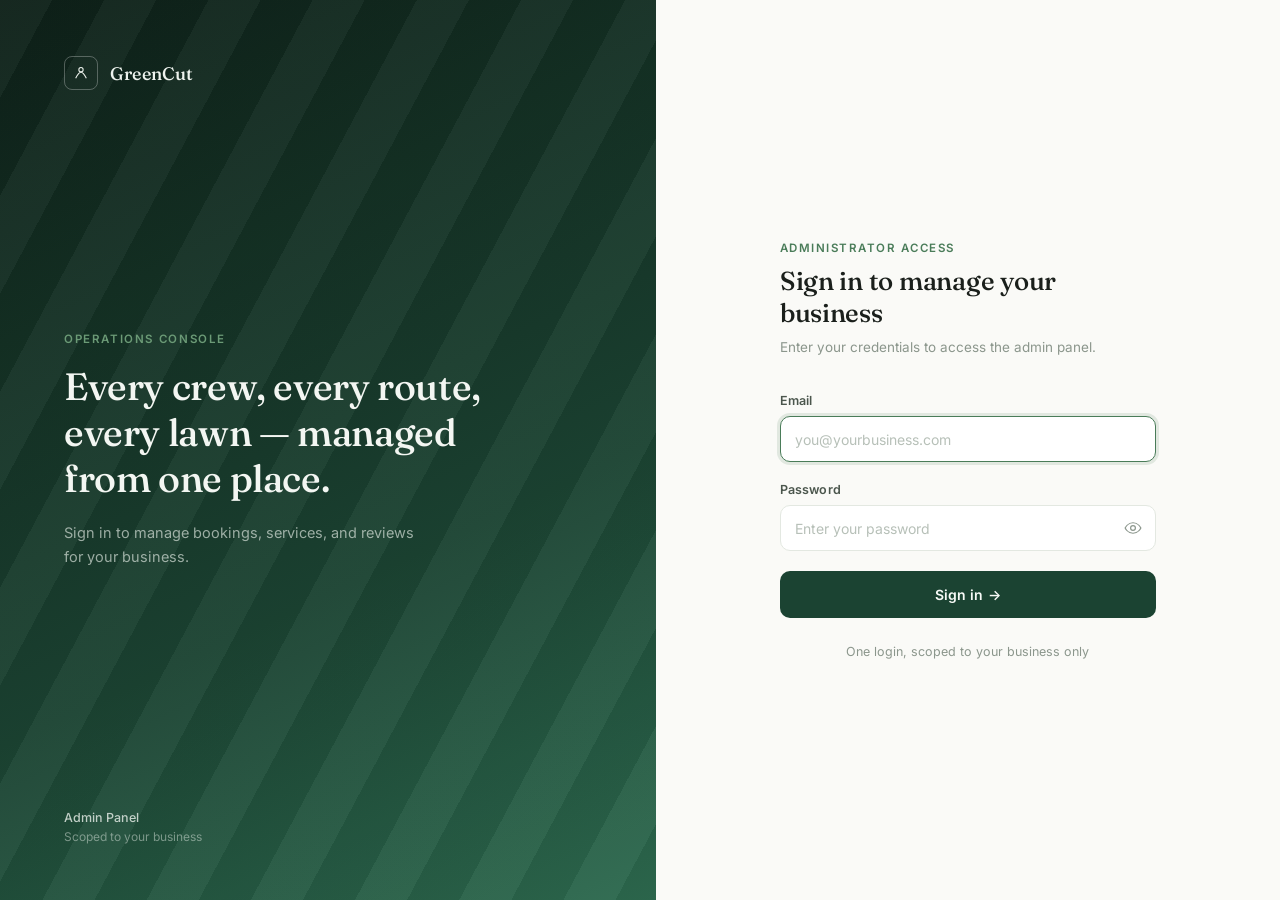
==== admin-panel/dashboard.html @ 5aa51d15 "minor ui chnages and uncommenting the sales one maybe it was a little mistake" ====
<!DOCTYPE html>
<html lang="en">

<head>
  <meta charset="UTF-8" />
  <meta name="viewport" content="width=device-width, initial-scale=1.0" />
  <title>GreenCut — Admin Dashboard</title>
  <link rel="stylesheet" href="style.css" />
</head>


<body>

  <div id="gc-toast" class="gc-toast"></div>

  <div class="admin-shell">

    <!-- ── SIDEBAR ── -->
    <aside class="admin-sidebar" id="admin-sidebar">
      <div class="sidebar-brand">
        <div class="sidebar-brandmark">
          <svg width="15" height="15" viewBox="0 0 24 24" fill="none" stroke="#EEF3EE" stroke-width="1.7">
            <path d="M4 20c3-6 5-9 8-9s5 3 8 9" />
            <circle cx="12" cy="7" r="3.2" />
          </svg>
        </div>
        <div class="sidebar-brandname">
          GreenCut
          <span>Admin Console</span>
        </div>
      </div>

      <nav class="admin-nav">
        <div class="nav-section-label">Operations</div>

        <a data-panel="dashboard" class="active">
          <svg class="nav-icon" viewBox="0 0 24 24" fill="none" stroke="currentColor" stroke-width="1.8">
            <rect x="3" y="3" width="7" height="7" rx="1.5" />
            <rect x="14" y="3" width="7" height="7" rx="1.5" />
            <rect x="3" y="14" width="7" height="7" rx="1.5" />
            <rect x="14" y="14" width="7" height="7" rx="1.5" />
          </svg>
          Dashboard
        </a>

        <a data-panel="bookings">
          <svg class="nav-icon" viewBox="0 0 24 24" fill="none" stroke="currentColor" stroke-width="1.8">
            <rect x="3" y="4" width="18" height="18" rx="2" />
            <path d="M16 2v4M8 2v4M3 10h18" />
          </svg>
          Bookings
        </a>

        <a href="services.html">
          <svg class="nav-icon" viewBox="0 0 24 24" fill="none" stroke="currentColor" stroke-width="1.8">
            <path d="M12 2a7 7 0 0 1 7 7c0 4-7 13-7 13S5 13 5 9a7 7 0 0 1 7-7z" />
            <circle cx="12" cy="9" r="2.5" />
          </svg>
          Services &amp; Plans
        </a>

        <a data-panel="sales">
          <svg class="nav-icon" viewBox="0 0 24 24" fill="none" stroke="currentColor" stroke-width="1.8">
            <polyline points="22 7 13.5 15.5 8.5 10.5 2 17" />
            <polyline points="16 7 22 7 22 13" />
          </svg>
          Sales Analytics
        </a>

        <a data-panel="reviews" style="position:relative">
          <svg class="nav-icon" viewBox="0 0 24 24" fill="none" stroke="currentColor" stroke-width="1.8">
            <polygon
              points="12 2 15.09 8.26 22 9.27 17 14.14 18.18 21.02 12 17.77 5.82 21.02 7 14.14 2 9.27 8.91 8.26 12 2" />
          </svg>
          Reviews
          <span id="reviews-badge" class="nav-badge"></span>
        </a>

        <div style="flex:1"></div>

        <div class="sidebar-footer">
          <button onclick="openChangePassword()" class="nav-link"
            style="display:flex;align-items:center;gap:10px;padding:10px 24px;font-size:13.5px;font-weight:500;color:rgba(238,243,238,.5);background:none;border:none;width:100%;cursor:pointer;transition:color .15s">
            <svg class="nav-icon" viewBox="0 0 24 24" fill="none" stroke="currentColor" stroke-width="1.8">
              <rect x="3" y="11" width="18" height="11" rx="2" />
              <path d="M7 11V7a5 5 0 0 1 10 0v4" />
            </svg>
            Change Password
          </button>
          <button id="logout-btn" class="nav-link"
            style="display:flex;align-items:center;gap:10px;padding:10px 24px;font-size:13.5px;font-weight:500;color:rgba(238,243,238,.5);background:none;border:none;width:100%;cursor:pointer;transition:color .15s">
            <svg class="nav-icon" viewBox="0 0 24 24" fill="none" stroke="currentColor" stroke-width="1.8">
              <path d="M9 21H5a2 2 0 0 1-2-2V5a2 2 0 0 1 2-2h4" />
              <polyline points="16 17 21 12 16 7" />
              <line x1="21" y1="12" x2="9" y2="12" />
            </svg>
            Sign Out
          </button>
        </div>
      </nav>
    </aside>

    <!-- ── MAIN ── -->
    <div class="admin-main">

      <!-- Topbar -->
      <header class="admin-topbar">
        <div class="topbar-left">
          <button class="sidebar-toggle-btn" id="sidebar-toggle" aria-label="Toggle sidebar">
            <svg width="20" height="20" viewBox="0 0 24 24" fill="none" stroke="currentColor" stroke-width="2">
              <line x1="3" y1="6" x2="21" y2="6" />
              <line x1="3" y1="12" x2="21" y2="12" />
              <line x1="3" y1="18" x2="21" y2="18" />
            </svg>
          </button>
          <span class="topbar-title" id="panel-title">Dashboard</span>
        </div>
        <div class="topbar-right">
          <span class="topbar-date" id="admin-date"></span>
          <div class="topbar-avatar">A</div>
        </div>
      </header>

      <div class="admin-content">

        <!-- ══════════════════════════════
            DASHBOARD PANEL
      ══════════════════════════════ -->
        <div id="panel-dashboard" class="admin-panel active">

          <!-- Stat Cards -->
          <div class="stat-grid">
            <div class="stat-card">
              <div class="stat-eyebrow">Total Bookings</div>
              <div class="stat-value" id="dash-total-bookings">—</div>
              <div class="stat-sub">All time</div>
            </div>
            <div class="stat-card amber">
              <div class="stat-eyebrow">This Month</div>
              <div class="stat-value" id="dash-month-bookings">—</div>
              <div class="stat-sub">Bookings this month</div>
            </div>
            <div class="stat-card violet">
              <div class="stat-eyebrow">Pending</div>
              <div class="stat-value" id="dash-pending">—</div>
              <div class="stat-sub">Awaiting confirmation</div>
            </div>
            <div class="stat-card blue">
              <div class="stat-eyebrow">Total Revenue</div>
              <div class="stat-value" id="dash-revenue">—</div>
              <div class="stat-sub" id="dash-month-revenue">— this month</div>
            </div>
          </div>

          <!-- Recent Bookings -->
          <div class="table-card">
            <div class="table-header">
              <span class="table-title">Recent Bookings</span>
              <a class="table-action-link" data-panel="bookings">View all →</a>
            </div>
            <div class="table-scroll">
              <table>
                <thead>
                  <tr>
                    <th>ID</th>
                    <th>Customer</th>
                    <th>Service</th>
                    <th>Service Date</th>
                    <th>Status</th>
                  </tr>
                </thead>
                <tbody id="recent-bookings-body">
                  <tr>
                    <td colspan="5" style="text-align:center;color:var(--ink-400);padding:32px">Loading…</td>
                  </tr>
                </tbody>
              </table>
            </div>
          </div>

          <!-- Mini stats -->
          <div class="mini-stat-row">
            <div class="mini-stat">
              <div class="mini-stat-label">Active Services</div>
              <div class="mini-stat-value" id="dash-svc-count">—</div>
            </div>
            <div class="mini-stat">
              <div class="mini-stat-label">Completion Rate</div>
              <div class="mini-stat-value" id="dash-complete-rate">—</div>
            </div>
            <div class="mini-stat">
              <div class="mini-stat-label">Avg. Job Value</div>
              <div class="mini-stat-value" id="dash-avg-job">—</div>
            </div>
          </div>

        </div><!-- /panel-dashboard -->


        <!-- ══════════════════════════════
            BOOKINGS PANEL
      ══════════════════════════════ -->
        <div id="panel-bookings" class="admin-panel">
          <div class="table-card">
            <div class="table-header">
              <span class="table-title">All Bookings</span>
              <div class="search-wrap">
                <svg viewBox="0 0 24 24" fill="none" stroke="currentColor" stroke-width="2">
                  <circle cx="11" cy="11" r="8" />
                  <line x1="21" y1="21" x2="16.65" y2="16.65" />
                </svg>
                <input class="search-input" id="booking-search" type="text" placeholder="Name, phone, ID…" />
              </div>
            </div>
            <div class="table-scroll">
              <table>
                <thead>
                  <tr>
                    <th>ID</th>
                    <th>Customer</th>
                    <th>Phone</th>
                    <th>Service</th>
                    <th>Service Date</th>
                    <th>Submitted</th>
                    <th>Status</th>
                    <th>Actions</th>
                  </tr>
                </thead>
                <tbody id="bookings-body">
                  <tr>
                    <td colspan="8" style="text-align:center;color:var(--ink-400);padding:40px">Loading…</td>
                  </tr>
                </tbody>
              </table>
            </div>
          </div>
        </div><!-- /panel-bookings -->


        <!-- ══════════════════════════════
            SALES PANEL
      ══════════════════════════════ -->
        <div id="panel-sales" class="admin-panel">

          <!-- Revenue window card -->
          <div class="revenue-card">
            <div>
              <div class="revenue-label">Revenue</div>
              <div class="revenue-figure" id="window-revenue">$0</div>
              <div style="font-size:12px;color:var(--ink-400);margin-top:4px" id="window-label">This Month</div>
            </div>
            <div class="window-btns">
              <button class="window-btn active" data-window="1m" onclick="setRevenueWindow('1m')">1M</button>
              <button class="window-btn" data-window="3m" onclick="setRevenueWindow('3m')">3M</button>
              <button class="window-btn" data-window="6m" onclick="setRevenueWindow('6m')">6M</button>
              <button class="window-btn" data-window="12m" onclick="setRevenueWindow('12m')">1Y</button>
            </div>
          </div>

          <!-- Year cards -->
          <div class="stat-grid" style="margin-bottom:24px">
            <div class="stat-card">
              <div class="stat-eyebrow">Yearly Revenue</div>
              <div class="stat-value" id="yearly-revenue">—</div>
              <div class="stat-sub" id="current-year-label">—</div>
            </div>
            <div class="stat-card amber">
              <div class="stat-eyebrow">Yearly Bookings</div>
              <div class="stat-value" id="yearly-bookings">—</div>
              <div class="stat-sub">Submitted this year</div>
            </div>
          </div>

          <!-- Charts -->
          <div class="chart-row">
            <div class="chart-card">
              <div class="chart-card-title">Monthly Revenue — Last 6 Months</div>
              <div class="bar-chart" id="bar-chart">
                <div style="color:var(--ink-400);font-size:12.5px;width:100%;text-align:center">Loading…</div>
              </div>
            </div>
            <div class="chart-card">
              <div class="chart-card-title">Booking Volume</div>
              <div class="bar-chart" id="vol-chart">
                <div style="color:var(--ink-400);font-size:12.5px;width:100%;text-align:center">Loading…</div>
              </div>
            </div>
          </div>

          <div class="chart-card">
            <div class="chart-card-title">Bookings by Service</div>
            <div class="donut-area" style="margin-top:12px">
              <div id="donut-svg"></div>
              <div class="donut-legend" id="donut-legend">
                <div style="color:var(--ink-400);font-size:12.5px">Loading…</div>
              </div>
            </div>
          </div>

        </div>


        <!-- ══════════════════════════════
            REVIEWS PANEL
      ══════════════════════════════ -->
        <div id="panel-reviews" class="admin-panel">
          <div class="table-card">
            <div class="table-header">
              <span class="table-title">Review Moderation</span>
              <span style="font-size:12.5px;color:var(--ink-400)">Approve to publish on the public site</span>
            </div>
            <div class="table-scroll">
              <table>
                <thead>
                  <tr>
                    <th>Reviewer</th>
                    <th>Rating</th>
                    <th>Review</th>
                    <th>Submitted</th>
                    <th>Status</th>
                    <th>Actions</th>
                  </tr>
                </thead>
                <tbody id="reviews-body">
                  <tr>
                    <td colspan="6" style="text-align:center;color:var(--ink-400);padding:40px">Loading…</td>
                  </tr>
                </tbody>
              </table>
            </div>
          </div>
        </div><!-- /panel-reviews -->

      </div><!-- /admin-content -->
    </div><!-- /admin-main -->
  </div><!-- /admin-shell -->

  <script src="js/admin-api.js"></script>
  <script src="js/admin-ui.js"></script>

  <div id="change-password-modal"
    style="display:none;position:fixed;inset:0;background:rgba(0,0,0,.45);z-index:1000;align-items:center;justify-content:center">
    <div
      style="background:#fff;border-radius:12px;padding:36px 32px;width:100%;max-width:420px;position:relative;box-shadow:0 8px 40px rgba(0,0,0,.18)">
      <button onclick="closeChangePassword()"
        style="position:absolute;top:14px;right:16px;background:none;border:none;font-size:1.3rem;cursor:pointer;color:#9ca3af">✕</button>
      <h3 style="font-size:1.1rem;color:var(--ink-900);margin-bottom:4px;font-weight:700">Change Password</h3>
      <p style="font-size:.85rem;color:var(--ink-400);margin-bottom:22px">Choose a strong password you haven't used
        before.</p>

      <div id="cp-error"
        style="display:none;background:#fce4ec;color:#c62828;font-size:.84rem;padding:10px 14px;border-radius:8px;margin-bottom:14px">
      </div>
      <div id="cp-success"
        style="display:none;background:#e8f5e9;color:#2e7d32;font-size:.84rem;padding:10px 14px;border-radius:8px;margin-bottom:14px">
      </div>

      <div style="margin-bottom:13px">
        <label style="display:block;font-size:.84rem;font-weight:600;color:var(--ink-900);margin-bottom:5px">Current
          Password</label>
        <div style="position:relative;display:flex;align-items:center">
          <input type="password" id="cp-current" placeholder="••••••••"
            style="width:100%;padding:9px 38px 9px 13px;border:1.5px solid var(--line);border-radius:8px;font-size:.93rem;outline:none;box-sizing:border-box" />
          <button type="button" onclick="toggleCpField('cp-current', this)"
            style="position:absolute;right:10px;background:none;border:none;cursor:pointer;padding:0;color:#9ca3af;display:flex">
            <svg class="eye-icon" viewBox="0 0 24 24" fill="none" stroke="currentColor" stroke-width="1.6"
              stroke-linecap="round" stroke-linejoin="round" width="18" height="18">
              <path d="M1.5 12S5 5 12 5s10.5 7 10.5 7-3.5 7-10.5 7S1.5 12 1.5 12Z" />
              <circle cx="12" cy="12" r="3.2" />
            </svg>
          </button>
        </div>
      </div>

      <div style="margin-bottom:13px">
        <label style="display:block;font-size:.84rem;font-weight:600;color:var(--ink-900);margin-bottom:5px">New
          Password</label>
        <div style="position:relative;display:flex;align-items:center">
          <input type="password" id="cp-new" placeholder="••••••••"
            style="width:100%;padding:9px 38px 9px 13px;border:1.5px solid var(--line);border-radius:8px;font-size:.93rem;outline:none;box-sizing:border-box" />
          <button type="button" onclick="toggleCpField('cp-new', this)"
            style="position:absolute;right:10px;background:none;border:none;cursor:pointer;padding:0;color:#9ca3af;display:flex">
            <svg class="eye-icon" viewBox="0 0 24 24" fill="none" stroke="currentColor" stroke-width="1.6"
              stroke-linecap="round" stroke-linejoin="round" width="18" height="18">
              <path d="M1.5 12S5 5 12 5s10.5 7 10.5 7-3.5 7-10.5 7S1.5 12 1.5 12Z" />
              <circle cx="12" cy="12" r="3.2" />
            </svg>
          </button>
        </div>
      </div>

      <div style="margin-bottom:22px">
        <label style="display:block;font-size:.84rem;font-weight:600;color:var(--ink-900);margin-bottom:5px">Confirm New
          Password</label>
        <div style="position:relative;display:flex;align-items:center">
          <input type="password" id="cp-confirm" placeholder="Repeat new password"
            style="width:100%;padding:9px 38px 9px 13px;border:1.5px solid var(--line);border-radius:8px;font-size:.93rem;outline:none;box-sizing:border-box" />
          <button type="button" onclick="toggleCpField('cp-confirm', this)"
            style="position:absolute;right:10px;background:none;border:none;cursor:pointer;padding:0;color:#9ca3af;display:flex">
            <svg class="eye-icon" viewBox="0 0 24 24" fill="none" stroke="currentColor" stroke-width="1.6"
              stroke-linecap="round" stroke-linejoin="round" width="18" height="18">
              <path d="M1.5 12S5 5 12 5s10.5 7 10.5 7-3.5 7-10.5 7S1.5 12 1.5 12Z" />
              <circle cx="12" cy="12" r="3.2" />
            </svg>
          </button>
        </div>
      </div>

      <div style="display:flex;gap:10px;justify-content:flex-end">
        <button onclick="closeChangePassword()"
          style="padding:9px 20px;border-radius:40px;border:1.5px solid var(--line);background:none;font-size:.88rem;font-weight:600;cursor:pointer;color:var(--ink-600)">Cancel</button>

        <button onclick="submitChangePassword()" id="cp-submit-btn"
          style="padding:9px 22px;border-radius:40px;border:none;background:var(--forest-800);color:#fff;font-size:.88rem;font-weight:600;cursor:pointer">Update
          Password</button>
      </div>
    </div>
  </div>

  <div id="delete-modal"
    style="display:none;position:fixed;inset:0;background:rgba(0,0,0,.45);z-index:1000;align-items:center;justify-content:center">
    <div
      style="background:#fff;border-radius:12px;padding:36px 32px;width:100%;max-width:400px;position:relative;box-shadow:0 8px 40px rgba(0,0,0,.18)">
      <h3 style="font-size:1.1rem;color:var(--ink-900);margin-bottom:8px;font-weight:700">Delete Booking?</h3>
      <p style="font-size:.88rem;color:var(--ink-400);margin-bottom:24px">This action cannot be undone. The booking will
        be permanently removed.</p>
      <div style="display:flex;gap:10px;justify-content:flex-end">
        <button onclick="closeDeleteModal()"
          style="padding:9px 20px;border-radius:40px;border:1.5px solid var(--line);background:none;font-size:.88rem;font-weight:600;cursor:pointer;color:var(--ink-600)">Cancel</button>
        <button id="delete-confirm-btn"
          style="padding:9px 22px;border-radius:40px;border:none;background:#ef4444;color:#fff;font-size:.88rem;font-weight:600;cursor:pointer">Delete</button>
      </div>
    </div>
  </div>

</body>

</html>
---- admin-panel/style.css ----
/* ==========================================================
   GreenCut Admin — Shared Design System
   Matches admin-login design language exactly
   ============================ */

@import url('https://fonts.googleapis.com/css2?family=Fraunces:opsz,wght@9..144,400;9..144,500;9..144,600&family=Inter:wght@400;500;600;700&display=swap');

/* ── Tokens ── */
:root {
  --forest-950: #0E2018;
  --forest-900: #12281E;
  --forest-800: #1B4332;
  --forest-700: #1e5038;
  --forest-600: #2D6A4F;
  --moss-500: #4A7C59;
  --moss-400: #6B9A76;
  --sage-300: #B2C9B6;
  --sage-200: #D8E4D9;
  --sage-100: #EEF3EE;
  --cream-50: #FAFAF7;
  --ink-900: #1A1F1B;
  --ink-700: #2E3830;
  --ink-600: #4B564D;
  --ink-400: #8B968C;
  --ink-200: #C4CEC5;
  --line: #E3E8E1;
  --amber: #D97706;
  --amber-pale: #FEF3C7;
  --blue: #1D4ED8;
  --blue-pale: #DBEAFE;
  --violet: #7C3AED;
  --violet-pale: #EDE9FE;
  --red: #DC2626;
  --red-pale: #FEE2E2;

  --radius: 10px;
  --radius-lg: 14px;
  --radius-sm: 6px;
  --ease: cubic-bezier(.22, .61, .36, 1);
  --shadow-sm: 0 1px 4px rgba(14, 32, 24, .08);
  --shadow: 0 4px 16px rgba(14, 32, 24, .10);
  --shadow-lg: 0 8px 32px rgba(14, 32, 24, .14);
}

*,
*::before,
*::after {
  box-sizing: border-box;
  margin: 0;
  padding: 0;
}

html {
  scroll-behavior: smooth;
}

body {
  font-family: 'Inter', -apple-system, BlinkMacSystemFont, sans-serif;
  background: #F0F2F0;
  color: var(--ink-900);
  -webkit-font-smoothing: antialiased;
  min-height: 100vh;
  overflow-x: hidden;
}

a {
  text-decoration: none;
  color: inherit;
}

button {
  font-family: inherit;
}

/* ── Layout Shell ── */
.admin-shell {
  display: flex;
  min-height: 100vh;
}

/* ── Sidebar ── */
.admin-sidebar {
  width: 248px;
  background: linear-gradient(175deg, var(--forest-950) 0%, var(--forest-800) 100%);
  display: flex;
  flex-direction: column;
  flex-shrink: 0;
  position: sticky;
  top: 0;
  height: 100vh;
  overflow-y: auto;
  z-index: 500;
  transition: transform .25s var(--ease);
}

.sidebar-brand {
  padding: 28px 24px 24px;
  display: flex;
  align-items: center;
  gap: 11px;
  border-bottom: 1px solid rgba(255, 255, 255, .08);
}

.sidebar-brandmark {
  width: 32px;
  height: 32px;
  border-radius: 8px;
  border: 1px solid rgba(255, 255, 255, .22);
  display: flex;
  align-items: center;
  justify-content: center;
  flex-shrink: 0;
}

.sidebar-brandname {
  font-family: 'Fraunces', serif;
  font-size: 17px;
  font-weight: 500;
  color: var(--sage-100);
  letter-spacing: .01em;
}

.sidebar-brandname span {
  display: block;
  font-family: 'Inter', sans-serif;
  font-size: 10.5px;
  font-weight: 500;
  letter-spacing: .1em;
  text-transform: uppercase;
  color: var(--moss-400);
  margin-top: 1px;
}

/* Nav */
.admin-nav {
  flex: 1;
  padding: 16px 0;
  display: flex;
  flex-direction: column;
}

.nav-section-label {
  font-size: 10px;
  font-weight: 700;
  letter-spacing: .14em;
  text-transform: uppercase;
  color: var(--moss-400);
  padding: 18px 24px 8px;
}

.admin-nav a,
.admin-nav button.nav-link {
  display: flex;
  align-items: center;
  gap: 10px;
  padding: 10px 24px;
  font-size: 13.5px;
  font-weight: 500;
  color: rgba(238, 243, 238, .62);
  cursor: pointer;
  background: none;
  border: none;
  width: 100%;
  text-align: left;
  border-radius: 0;
  transition: background .15s var(--ease), color .15s var(--ease);
  position: relative;
}

.admin-nav a:hover,
.admin-nav button.nav-link:hover {
  background: rgba(255, 255, 255, .06);
  color: var(--sage-100);
}

.admin-nav a.active {
  background: rgba(255, 255, 255, .11);
  color: var(--sage-100);
  font-weight: 600;
}

.admin-nav a.active::before {
  content: '';
  position: absolute;
  left: 0;
  top: 0;
  bottom: 0;
  width: 3px;
  background: var(--moss-400);
  border-radius: 0 2px 2px 0;
}

.nav-icon {
  width: 18px;
  height: 18px;
  flex-shrink: 0;
  opacity: .7;
}

.admin-nav a.active .nav-icon,
.admin-nav a:hover .nav-icon {
  opacity: 1;
}

.nav-badge {
  margin-left: auto;
  background: var(--red);
  color: #fff;
  font-size: 10px;
  font-weight: 700;
  border-radius: 10px;
  padding: 1px 6px;
  min-width: 18px;
  text-align: center;
  display: none;
}

.badge.completing {
  background: #FEF3C7;
  color: #92400E;
}

.badge.reopening {
  background: #EDE9FE;
  color: #5B21B6;
}

@keyframes spin {
  from {
    transform: rotate(0deg);
  }

  to {
    transform: rotate(360deg);
  }
}

#bookings-body td:nth-last-child(2) {
  width: 110px;
}

#bookings-body td:last-child {
  width: 160px;
  white-space: nowrap;
}

.action-btn {
  min-width: 80px;
  text-align: center;
}

.badge-spinner {
  display: inline-block;
  animation: spin 0.8s linear infinite;
  margin-right: 4px;
}

.sidebar-footer {
  padding: 16px 0;
  border-top: 1px solid rgba(255, 255, 255, .08);
}

/* ── Main area ── */
.admin-main {
  flex: 1;
  min-width: 0;
  display: flex;
  flex-direction: column;
}

/* Topbar */
.admin-topbar {
  background: #fff;
  border-bottom: 1px solid var(--line);
  display: flex;
  align-items: center;
  justify-content: space-between;
  padding: 0 32px;
  height: 60px;
  position: sticky;
  top: 0;
  z-index: 40;
}

.topbar-left {
  display: flex;
  align-items: center;
  gap: 14px;
}

.topbar-title {
  font-family: 'Fraunces', serif;
  font-size: 19px;
  font-weight: 500;
  color: var(--ink-900);
  letter-spacing: -.01em;
}

.topbar-right {
  display: flex;
  align-items: center;
  gap: 12px;
}

.topbar-date {
  font-size: 12.5px;
  color: var(--ink-400);
}

.topbar-avatar {
  width: 34px;
  height: 34px;
  border-radius: 50%;
  background: var(--forest-800);
  display: flex;
  align-items: center;
  justify-content: center;
  color: var(--sage-100);
  font-size: 13px;
  font-weight: 600;
}

#sidebar-toggle {
  display: inline-flex;
  align-items: center;
  justify-content: center;
}

.sidebar-toggle-btn {
  display: none;
  background: none;
  border: none;
  cursor: pointer;
  padding: 8px;
  color: var(--ink-600);
}

.sidebar-toggle-btn svg {
  width: 22px;
  height: 22px;
  display: block;
  pointer-events: none;
}

/* ── Content ── */
.admin-content {
  flex: 1;
  padding: 28px 32px;
  width: 100%;
}

/* ── Stat Cards ── */
.stat-grid {
  display: grid;
  grid-template-columns: repeat(auto-fit, minmax(220px, 1fr));
  gap: 16px;
  margin-bottom: 28px;
}

.stat-card {
  background: #fff;
  border-radius: var(--radius-lg);
  border: 1px solid var(--line);
  padding: 22px 24px 20px;
  position: relative;
  overflow: hidden;
}

.stat-card::after {
  content: '';
  position: absolute;
  top: 0;
  left: 0;
  right: 0;
  height: 3px;
  background: var(--forest-600);
  border-radius: var(--radius-lg) var(--radius-lg) 0 0;
}

.stat-card.amber::after {
  background: var(--amber);
}

.stat-card.violet::after {
  background: var(--violet);
}

.stat-card.blue::after {
  background: var(--blue);
}

.stat-eyebrow {
  font-size: 10.5px;
  font-weight: 700;
  letter-spacing: .12em;
  text-transform: uppercase;
  color: var(--ink-400);
  margin-bottom: 10px;
}

.stat-value {
  font-family: 'Fraunces', serif;
  font-size: 2rem;
  font-weight: 500;
  color: var(--ink-900);
  line-height: 1;
}

.stat-sub {
  font-size: 11.5px;
  color: var(--ink-400);
  margin-top: 6px;
}

/* ── Panels ── */
.admin-panel {
  display: none;
}

.admin-panel.active {
  display: block;
}

/* ── Tables ── */
.table-card {
  background: #fff;
  border-radius: var(--radius-lg);
  border: 1px solid var(--line);
  overflow: hidden;
  margin-bottom: 24px;
}

.table-header {
  display: flex;
  align-items: center;
  justify-content: space-between;
  padding: 18px 24px;
  border-bottom: 1px solid var(--line);
  flex-wrap: wrap;
  gap: 14px;
}

.table-title {
  font-family: 'Fraunces', serif;
  font-size: 16px;
  font-weight: 500;
  color: var(--ink-900);
}

.table-action-link {
  font-size: 12.5px;
  font-weight: 600;
  color: var(--forest-600);
  cursor: pointer;
  transition: color .15s;
}

.table-action-link:hover {
  color: var(--forest-800);
}

.search-wrap {
  position: relative;
  display: flex;
  align-items: center;
}

.search-wrap svg {
  position: absolute;
  left: 12px;
  width: 14px;
  height: 14px;
  color: var(--ink-400);
  pointer-events: none;
}

.search-input {
  height: 36px;
  padding: 0 14px 0 36px;
  border: 1px solid var(--line);
  border-radius: 20px;
  font-size: 13px;
  font-family: 'Inter', sans-serif;
  color: var(--ink-900);
  background: var(--cream-50);
  outline: none;
  transition: border-color .15s var(--ease), box-shadow .15s var(--ease);
  width: 240px;
}

.search-input:focus {
  border-color: var(--moss-500);
  box-shadow: 0 0 0 3px rgba(74, 124, 89, .12);
}

.table-scroll {
  overflow-x: auto;
  width: 100%;
  -webkit-overflow-scrolling: touch;
}

table {
  width: 100%;
  border-collapse: collapse;
  min-width: 700px;
  /* Forces safety padding for cell bounds */
}

thead tr {
  background: var(--sage-100);
}

thead th {
  padding: 12px 16px;
  text-align: left;
  font-size: 10.5px;
  font-weight: 700;
  text-transform: uppercase;
  letter-spacing: .1em;
  color: var(--ink-600);
  white-space: nowrap;
}

tbody td {
  padding: 14px 16px;
  font-size: 13px;
  color: var(--ink-600);
  border-bottom: 1px solid var(--line);
}

tbody tr:last-child td {
  border-bottom: none;
}

tbody tr:hover td {
  background: #FAFBFA;
}

td strong {
  color: var(--ink-900);
  font-weight: 600;
}

td small {
  color: var(--ink-400);
  font-size: 11.5px;
}

/* ── Status Badges ── */
.badge {
  display: inline-flex;
  align-items: center;
  gap: 6px;
  padding: 3px 10px;
  border-radius: 20px;
  font-size: 11.5px;
  font-weight: 600;
  white-space: nowrap;
}

.badge::before {
  content: '';
  width: 5px;
  height: 5px;
  border-radius: 50%;
  flex-shrink: 0;
}

.badge.pending {
  background: var(--amber-pale);
  color: #92400E;
}

.badge.pending::before {
  background: var(--amber);
}

.badge.completed {
  background: var(--blue-pale);
  color: #1E40AF;
}

.badge.completed::before {
  background: var(--blue);
}

.badge.approved {
  background: var(--sage-100);
  color: var(--forest-800);
}

.badge.approved::before {
  background: var(--moss-500);
}

/* ── Action Buttons ── */
.action-btn {
  display: inline-flex;
  align-items: center;
  gap: 5px;
  padding: 6px 12px;
  border-radius: var(--radius-sm);
  font-size: 12px;
  font-weight: 600;
  border: none;
  cursor: pointer;
  transition: opacity .15s, transform .1s;
  white-space: nowrap;
}

.action-btn:hover {
  opacity: .8;
}

.action-btn:active {
  transform: scale(.97);
}

.action-btn.confirm {
  background: var(--sage-100);
  color: var(--forest-800);
}

.action-btn.edit {
  background: var(--blue-pale);
  color: var(--blue);
}

.action-btn.delete {
  background: var(--red-pale);
  color: var(--red);
}

.action-btn.reopen {
  background: var(--amber-pale);
  color: #92400E;
}

/* ── Buttons ── */
.btn {
  display: inline-flex;
  align-items: center;
  justify-content: center;
  gap: 7px;
  padding: 10px 22px;
  border-radius: var(--radius);
  font-family: 'Inter', sans-serif;
  font-size: 13.5px;
  font-weight: 600;
  border: none;
  cursor: pointer;
  transition: background .15s var(--ease), transform .1s, box-shadow .15s;
}

.btn:active {
  transform: translateY(1px);
}

.btn-primary {
  background: var(--forest-800);
  color: var(--sage-100);
}

.btn-primary:hover {
  background: var(--forest-900);
  box-shadow: 0 6px 16px -4px rgba(27, 67, 50, .4);
}

.btn-ghost {
  background: transparent;
  color: var(--ink-600);
  border: 1px solid var(--line);
}

.btn-ghost:hover {
  background: var(--sage-100);
}

.btn-sm {
  padding: 7px 15px;
  font-size: 12.5px;
}

/* ── Chart Cards ── */
.chart-row {
  display: grid;
  grid-template-columns: repeat(2, minmax(0, 1fr));
  gap: 20px;
  margin-bottom: 24px;
}

.chart-card {
  background: #fff;
  border-radius: var(--radius-lg);
  border: 1px solid var(--line);
  padding: 22px 24px;
}

.chart-card-title {
  font-family: 'Fraunces', serif;
  font-size: 15px;
  font-weight: 500;
  color: var(--ink-900);
  margin-bottom: 20px;
}

.bar-chart {
  display: flex;
  align-items: flex-end;
  gap: 8px;
  height: 130px;
  border-bottom: 1px solid var(--line);
  padding-bottom: 0;
}

.bar-wrap {
  flex: 1;
  display: flex;
  flex-direction: column;
  align-items: center;
  justify-content: flex-end;
  gap: 6px;
  height: 100%;
}

.bar {
  width: 100%;
  border-radius: 4px 4px 0 0;
  background: var(--forest-600);
  min-height: 4px;
  position: relative;
  transition: background .15s;
  cursor: default;
}

.bar:hover {
  background: var(--forest-800);
}

.bar .tooltip {
  display: none;
  position: absolute;
  bottom: calc(100% + 6px);
  left: 50%;
  transform: translateX(-50%);
  background: var(--forest-900);
  color: var(--sage-100);
  font-size: 11px;
  font-weight: 600;
  padding: 3px 8px;
  border-radius: 5px;
  white-space: nowrap;
  pointer-events: none;
}

.bar:hover .tooltip {
  display: block;
}

.bar-vol {
  background: var(--moss-500);
}

.bar-vol:hover {
  background: var(--forest-700);
}

.bar-label {
  font-size: 10.5px;
  color: var(--ink-400);
  font-weight: 500;
}

.donut-area {
  display: flex;
  align-items: center;
  gap: 24px;
  margin-top: 8px;
  flex-wrap: wrap;
}

.donut-legend {
  display: flex;
  flex-direction: column;
  gap: 8px;
}

.legend-item {
  display: flex;
  align-items: center;
  gap: 8px;
  font-size: 12.5px;
  color: var(--ink-600);
}

.legend-dot {
  width: 10px;
  height: 10px;
  border-radius: 50%;
  flex-shrink: 0;
}

/* ── Revenue Window Buttons ── */
.window-btns {
  display: flex;
  gap: 6px;
  flex-wrap: wrap;
}

.window-btn {
  padding: 6px 14px;
  border-radius: 20px;
  border: 1.5px solid var(--line);
  background: transparent;
  color: var(--ink-600);
  font-size: 12.5px;
  font-weight: 600;
  cursor: pointer;
  transition: all .15s var(--ease);
  font-family: 'Inter', sans-serif;
}

.window-btn:hover {
  border-color: var(--forest-600);
  color: var(--forest-600);
}

.window-btn.active {
  background: var(--forest-800);
  border-color: var(--forest-800);
  color: var(--sage-100);
}

/* ── Mini stats row ── */
.mini-stat-row {
  display: grid;
  grid-template-columns: repeat(3, 1fr);
  gap: 16px;
  margin-bottom: 24px;
}

.mini-stat {
  background: #fff;
  border-radius: var(--radius-lg);
  border: 1px solid var(--line);
  padding: 18px 20px;
}

.mini-stat-label {
  font-size: 10.5px;
  font-weight: 700;
  letter-spacing: .1em;
  text-transform: uppercase;
  color: var(--ink-400);
  margin-bottom: 8px;
}

.mini-stat-value {
  font-family: 'Fraunces', serif;
  font-size: 1.7rem;
  font-weight: 500;
  color: var(--forest-800);
}

/* ── Revenue highlight card ── */
.revenue-card {
  background: #fff;
  border-radius: var(--radius-lg);
  border: 1px solid var(--line);
  padding: 24px 28px;
  margin-bottom: 24px;
  display: flex;
  align-items: center;
  justify-content: space-between;
  gap: 20px;
  flex-wrap: wrap;
}

.revenue-figure {
  font-family: 'Fraunces', serif;
  font-size: 2.6rem;
  font-weight: 500;
  color: var(--ink-900);
  line-height: 1;
}

.revenue-label {
  font-size: 11.5px;
  color: var(--ink-400);
  font-weight: 500;
  margin-top: 5px;
  text-transform: uppercase;
  letter-spacing: .1em;
}

/* ── Service Catalog ── */
.catalog-section-head {
  display: flex;
  align-items: center;
  justify-content: space-between;
  margin-bottom: 16px;
  flex-wrap: wrap;
  gap: 12px;
}

.catalog-section-title {
  font-family: 'Fraunces', serif;
  font-size: 17px;
  font-weight: 500;
  color: var(--ink-900);
}

.catalog-section-desc {
  font-size: 12px;
  color: var(--ink-400);
  margin-top: 2px;
}

.catalog-grid {
  display: grid;
  grid-template-columns: repeat(auto-fill, minmax(240px, 1fr));
  gap: 14px;
  margin-bottom: 40px;
}

.catalog-card {
  background: #fff;
  border-radius: var(--radius-lg);
  border: 1px solid var(--line);
  padding: 20px 22px;
  position: relative;
  transition: box-shadow .15s var(--ease), transform .15s var(--ease);
}

.catalog-card:hover {
  box-shadow: var(--shadow);
  transform: translateY(-2px);
}

.catalog-card-accent {
  position: absolute;
  top: 0;
  left: 0;
  right: 0;
  height: 3px;
  background: var(--moss-400);
  border-radius: var(--radius-lg) var(--radius-lg) 0 0;
}

.catalog-card-accent.plan {
  background: var(--forest-600);
}

.catalog-card-accent.addon {
  background: var(--amber);
}

.catalog-card-name {
  font-family: 'Fraunces', serif;
  font-size: 15px;
  font-weight: 500;
  color: var(--ink-900);
  margin-bottom: 4px;
}

.catalog-card-featured {
  display: inline-block;
  font-size: 10px;
  font-weight: 700;
  letter-spacing: .1em;
  text-transform: uppercase;
  color: var(--amber);
  background: var(--amber-pale);
  padding: 2px 7px;
  border-radius: 10px;
  margin-left: 6px;
  vertical-align: middle;
}

.catalog-card-desc {
  font-size: 12.5px;
  color: var(--ink-400);
  line-height: 1.6;
  margin: 6px 0 12px;
}

.catalog-card-price {
  font-family: 'Fraunces', serif;
  font-size: 1.1rem;
  font-weight: 500;
  color: var(--forest-800);
  margin-bottom: 14px;
}

.catalog-card-actions {
  display: flex;
  gap: 8px;
}

.catalog-empty {
  grid-column: 1 / -1;
  text-align: center;
  padding: 40px 20px;
  color: var(--ink-400);
  font-size: 13.5px;
  background: #fff;
  border-radius: var(--radius-lg);
  border: 1px dashed var(--line);
}

/* ── Section divider ── */
.section-divider {
  height: 1px;
  background: var(--line);
  margin: 32px 0;
}

/* ── Modal ── */
.modal-overlay {
  display: none;
  position: fixed;
  inset: 0;
  background: rgba(14, 32, 24, .45);
  backdrop-filter: blur(3px);
  z-index: 9999;
  align-items: center;
  justify-content: center;
  padding: 16px;
}

.modal-overlay.open {
  display: flex;
}

.modal-box {
  background: #fff;
  border-radius: var(--radius-lg);
  padding: 32px 24px;
  width: 100%;
  max-width: 460px;
  box-shadow: var(--shadow-lg);
  position: relative;
  animation: modalIn .2s var(--ease);
  max-height: calc(100vh - 32px);
  overflow-y: auto;
}

@keyframes modalIn {
  from {
    opacity: 0;
    transform: scale(.97) translateY(6px);
  }

  to {
    opacity: 1;
    transform: none;
  }
}

.modal-close {
  position: absolute;
  top: 14px;
  right: 14px;
  width: 28px;
  height: 28px;
  background: var(--sage-100);
  border: none;
  border-radius: 6px;
  cursor: pointer;
  display: flex;
  align-items: center;
  justify-content: center;
  color: var(--ink-400);
  font-size: 14px;
  transition: background .15s, color .15s;
}

.modal-close:hover {
  background: var(--line);
  color: var(--ink-900);
}

.modal-eyebrow {
  font-size: 10.5px;
  font-weight: 700;
  letter-spacing: .12em;
  text-transform: uppercase;
  color: var(--moss-500);
  margin-bottom: 6px;
}

.modal-title {
  font-family: 'Fraunces', serif;
  font-size: 18px;
  font-weight: 500;
  color: var(--ink-900);
  margin-bottom: 22px;
}

.form-field {
  margin-bottom: 16px;
}

.form-field label {
  display: block;
  font-size: 12px;
  font-weight: 600;
  color: var(--ink-600);
  margin-bottom: 6px;
  letter-spacing: .01em;
}

.form-field input,
.form-field select,
.form-field textarea {
  width: 100%;
  padding: 10px 12px;
  border: 1px solid var(--line);
  border-radius: var(--radius);
  font-size: 13.5px;
  font-family: 'Inter', sans-serif;
  color: var(--ink-900);
  background: var(--cream-50);
  outline: none;
  transition: border-color .15s var(--ease), box-shadow .15s var(--ease);
  resize: vertical;
}

.form-field input:focus,
.form-field select:focus,
.form-field textarea:focus {
  border-color: var(--moss-500);
  box-shadow: 0 0 0 3px rgba(74, 124, 89, .12);
}

.form-field input::placeholder,
.form-field textarea::placeholder {
  color: var(--ink-200);
}

.form-checkbox-row {
  display: flex;
  align-items: center;
  gap: 9px;
  font-size: 13px;
  font-weight: 600;
  color: var(--ink-700);
  cursor: pointer;
}

.modal-actions {
  display: flex;
  gap: 10px;
  justify-content: flex-end;
  margin-top: 22px;
  padding-top: 18px;
  border-top: 1px solid var(--line);
}

/* ── Toast ── */
.gc-toast {
  position: fixed;
  bottom: 28px;
  left: 50%;
  transform: translateX(-50%) translateY(70px);
  background: var(--forest-900);
  color: var(--sage-100);
  padding: 11px 22px;
  border-radius: 30px;
  font-size: 13px;
  font-weight: 600;
  z-index: 99999;
  box-shadow: var(--shadow-lg);
  transition: transform .3s var(--ease), opacity .3s var(--ease);
  opacity: 0;
  pointer-events: none;
  white-space: nowrap;
}

.gc-toast.show {
  transform: translateX(-50%) translateY(0);
  opacity: 1;
}

/* ==========================================================
   UPDATED BREAKPOINTS & RESPONSIVE DISCOVERY RULES
   ========================================================== */

@media (max-width: 1024px) {
  .admin-topbar {
    padding: 0 24px;
  }

  .admin-content {
    padding: 24px;
  }

  .chart-row {
    grid-template-columns: 1fr;
  }
}

@media (max-width: 900px) {
  .mini-stat-row {
    grid-template-columns: repeat(2, 1fr);
  }
}

@media (max-width: 768px) {
  .admin-sidebar {
    position: fixed;
    inset: 0;
    width: 250px;
    transform: translateX(-100%);
    z-index: 2000;
    height: 100vh;
  }

  .admin-sidebar.open {
    transform: translateX(0);
    box-shadow: var(--shadow-lg);
  }

  /* Overlay cover when menu opens */
  .admin-sidebar.open::after {
    content: '';
    position: fixed;
    inset: 0;
    left: 250px;
    background: rgba(14, 32, 24, 0.3);
    backdrop-filter: blur(2px);
    width: calc(100vw - 250px);
    height: 100vh;
  }

  .sidebar-toggle-btn {
    display: block;
  }

  .admin-topbar {
    padding: 0 16px;
  }

  .admin-content {
    padding: 20px 16px;
  }

  .stat-grid {
    grid-template-columns: repeat(2, 1fr);
    gap: 12px;
  }

  .mini-stat-row {
    grid-template-columns: 1fr;
    gap: 12px;
  }

  .revenue-card {
    flex-direction: column;
    align-items: flex-start;
    padding: 20px 24px;
  }

  .revenue-figure {
    font-size: 2.2rem;
  }

  .table-header {
    padding: 16px;
  }
}

@media (max-width: 540px) {
  .stat-grid {
    grid-template-columns: 1fr;
  }

  .table-header {
    flex-direction: column;
    align-items: flex-start;
  }

  .search-wrap,
  .search-input {
    width: 100%;
  }

  .topbar-date {
    display: none;
    /* Hide date on phone tracking headers */
  }
}

@media (prefers-reduced-motion: reduce) {

  *,
  *::before,
  *::after {
    animation-duration: .01ms !important;
    transition-duration: .01ms !important;
  }
}
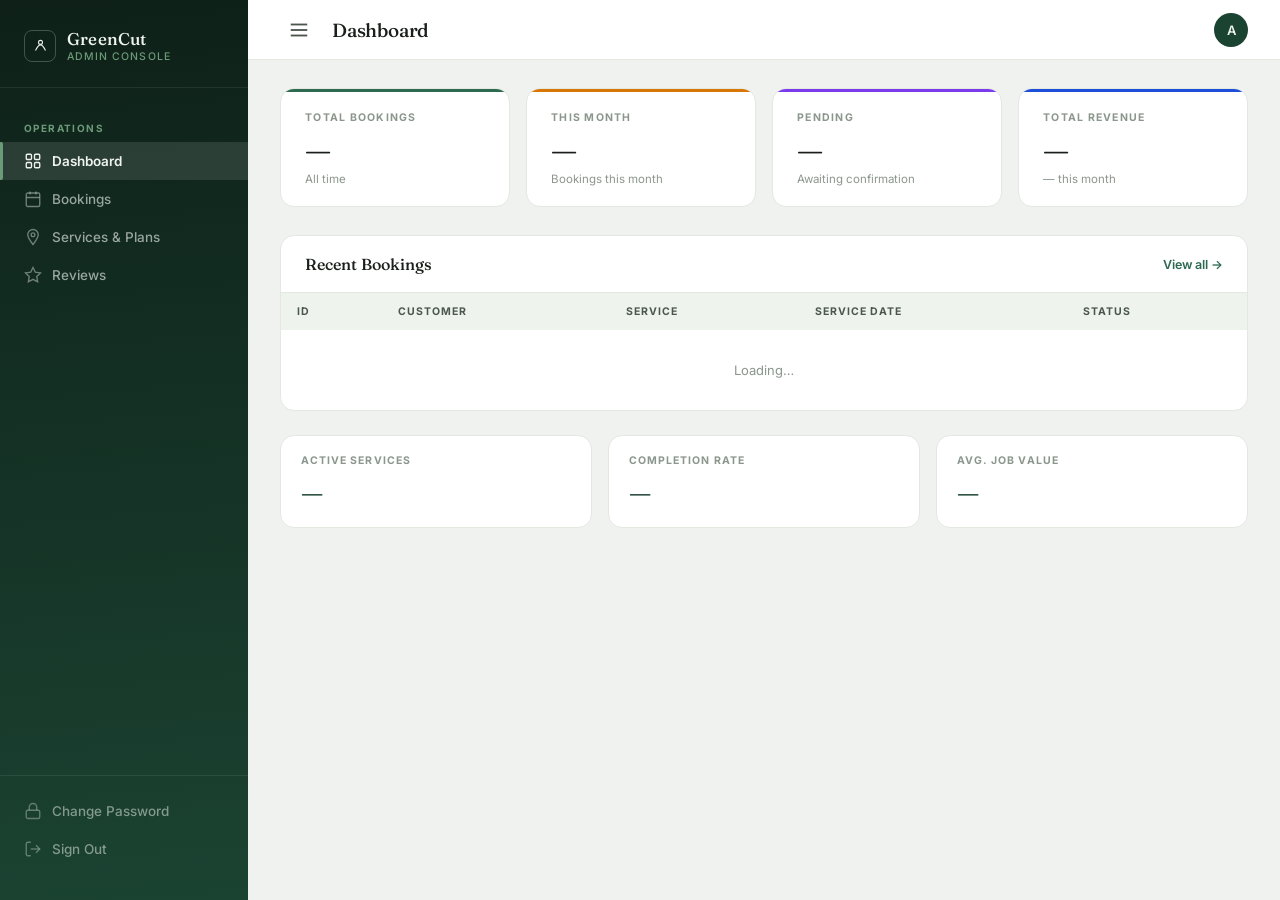
==== commit 9f1f1c1a: "deleting process done" ====
--- a/admin-panel/dashboard.html
+++ b/admin-panel/dashboard.html
@@ -59,13 +59,13 @@
           Services &amp; Plans
         </a>
 
-        <a data-panel="sales">
+        <!-- <a data-panel="sales">
           <svg class="nav-icon" viewBox="0 0 24 24" fill="none" stroke="currentColor" stroke-width="1.8">
             <polyline points="22 7 13.5 15.5 8.5 10.5 2 17" />
             <polyline points="16 7 22 7 22 13" />
           </svg>
           Sales Analytics
-        </a>
+        </a> -->
 
         <a data-panel="reviews" style="position:relative">
           <svg class="nav-icon" viewBox="0 0 24 24" fill="none" stroke="currentColor" stroke-width="1.8">
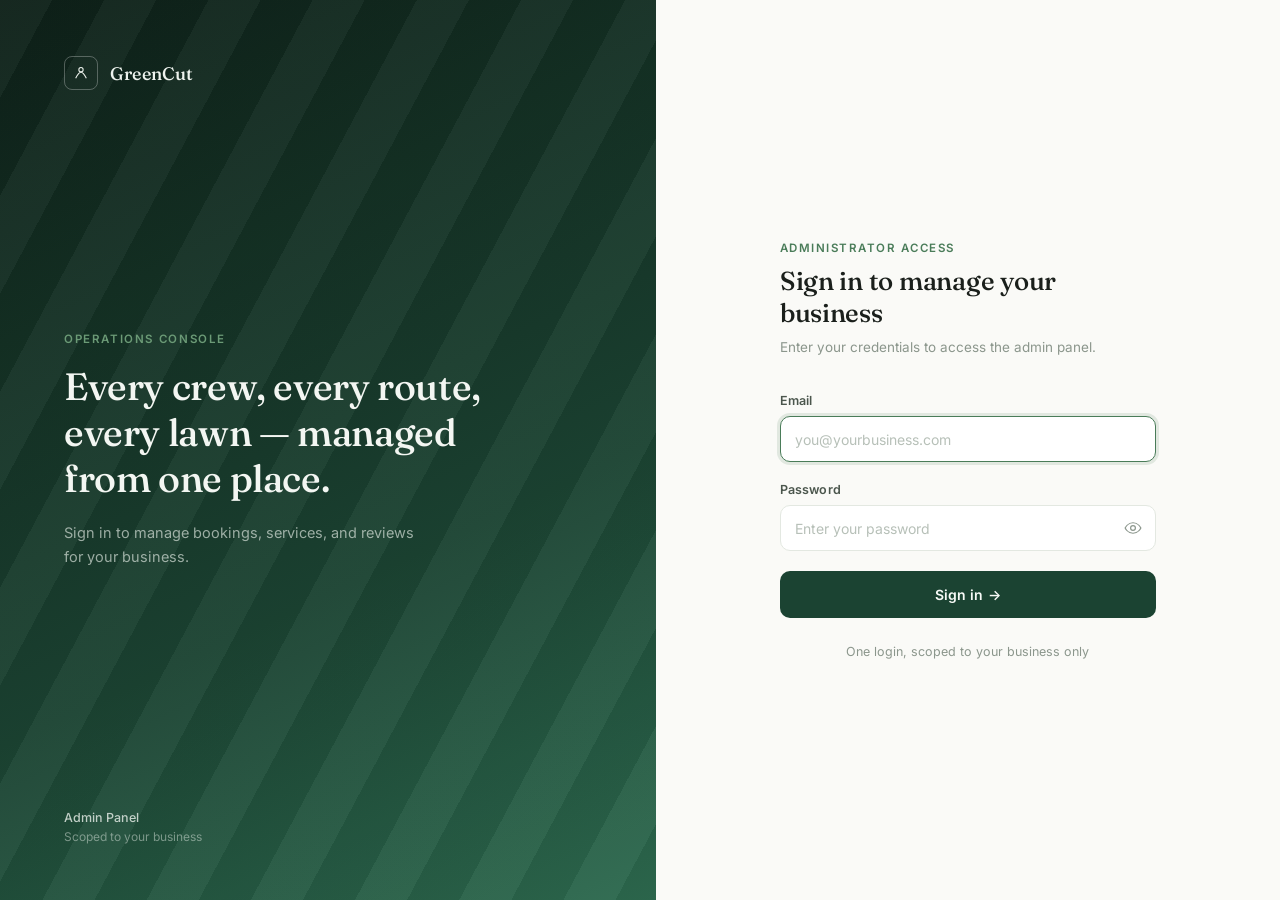
==== commit 34f63164: "added favicons" ====
--- a/admin-panel/dashboard.html
+++ b/admin-panel/dashboard.html
@@ -6,6 +6,7 @@
   <meta name="viewport" content="width=device-width, initial-scale=1.0" />
   <title>GreenCut — Admin Dashboard</title>
   <link rel="stylesheet" href="style.css" />
+  <link rel="icon" type="image/png" href="favicon.ico">
 </head>
 
 
